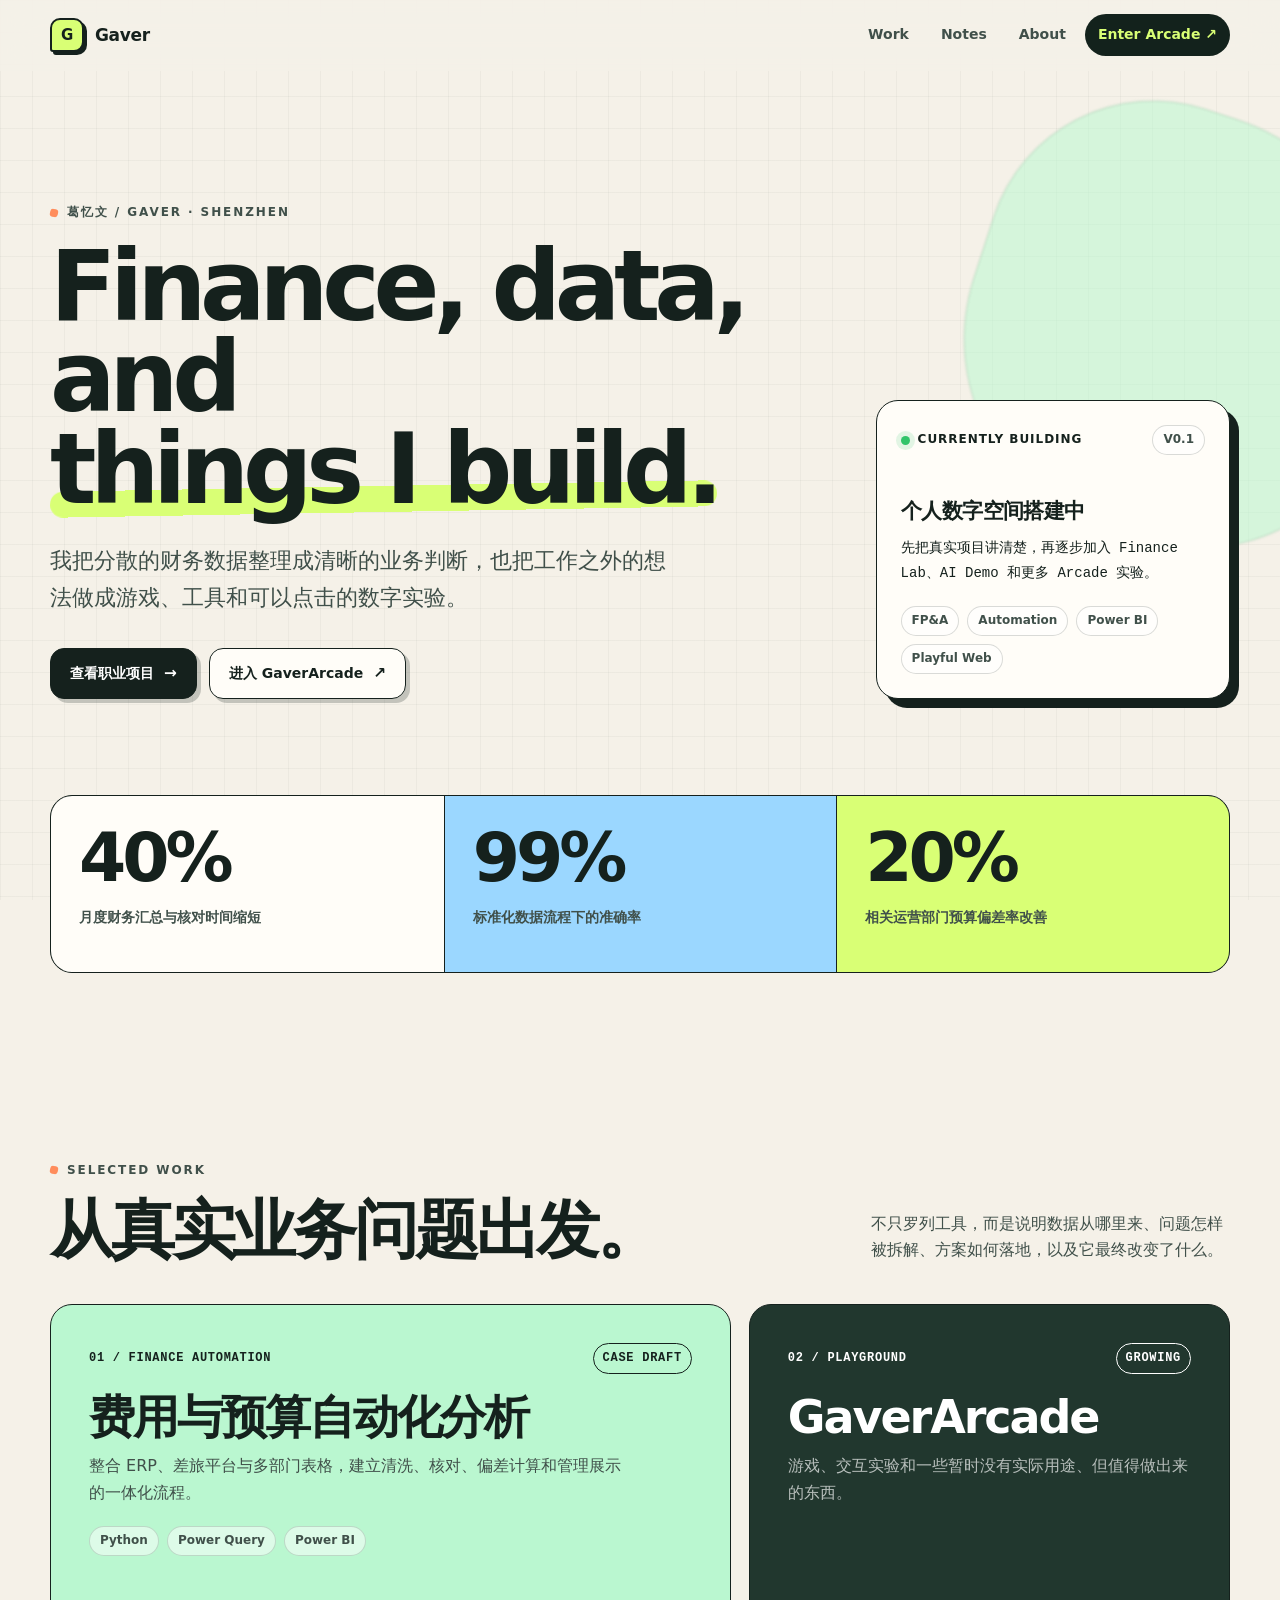
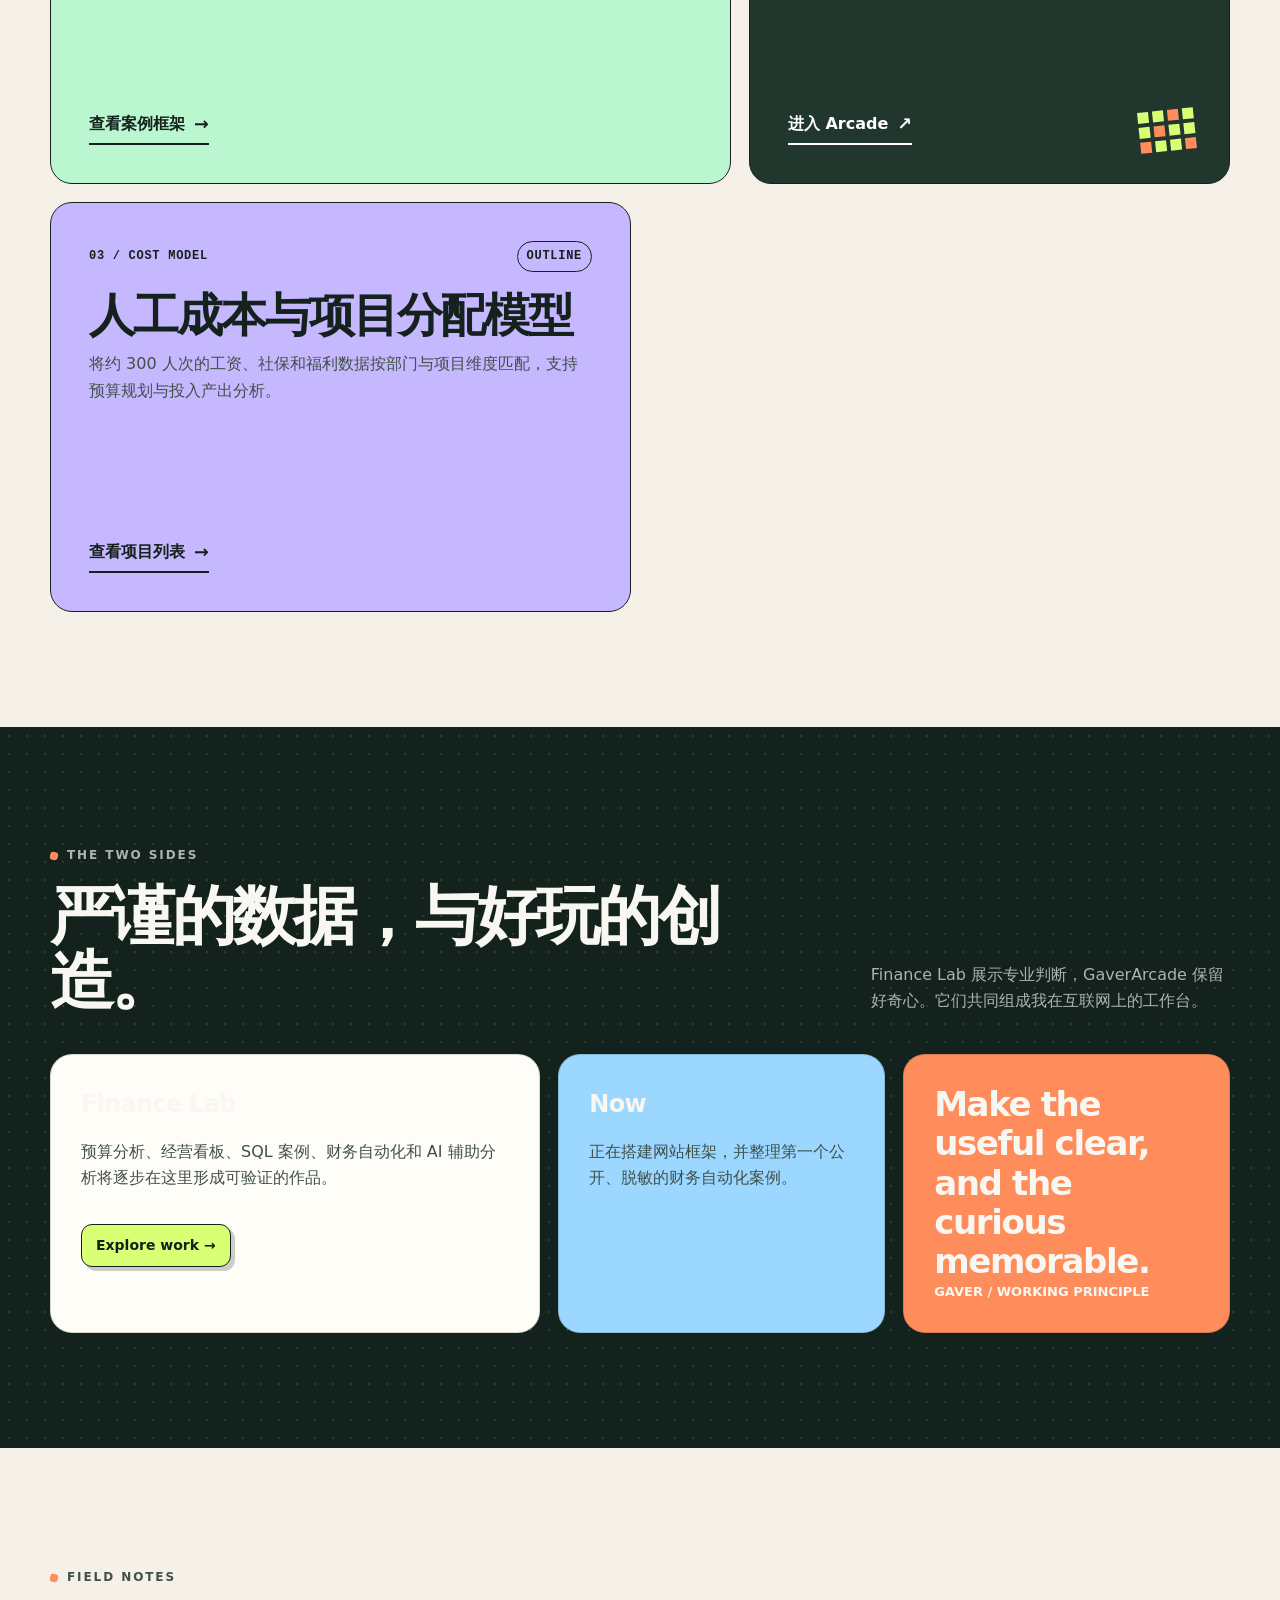
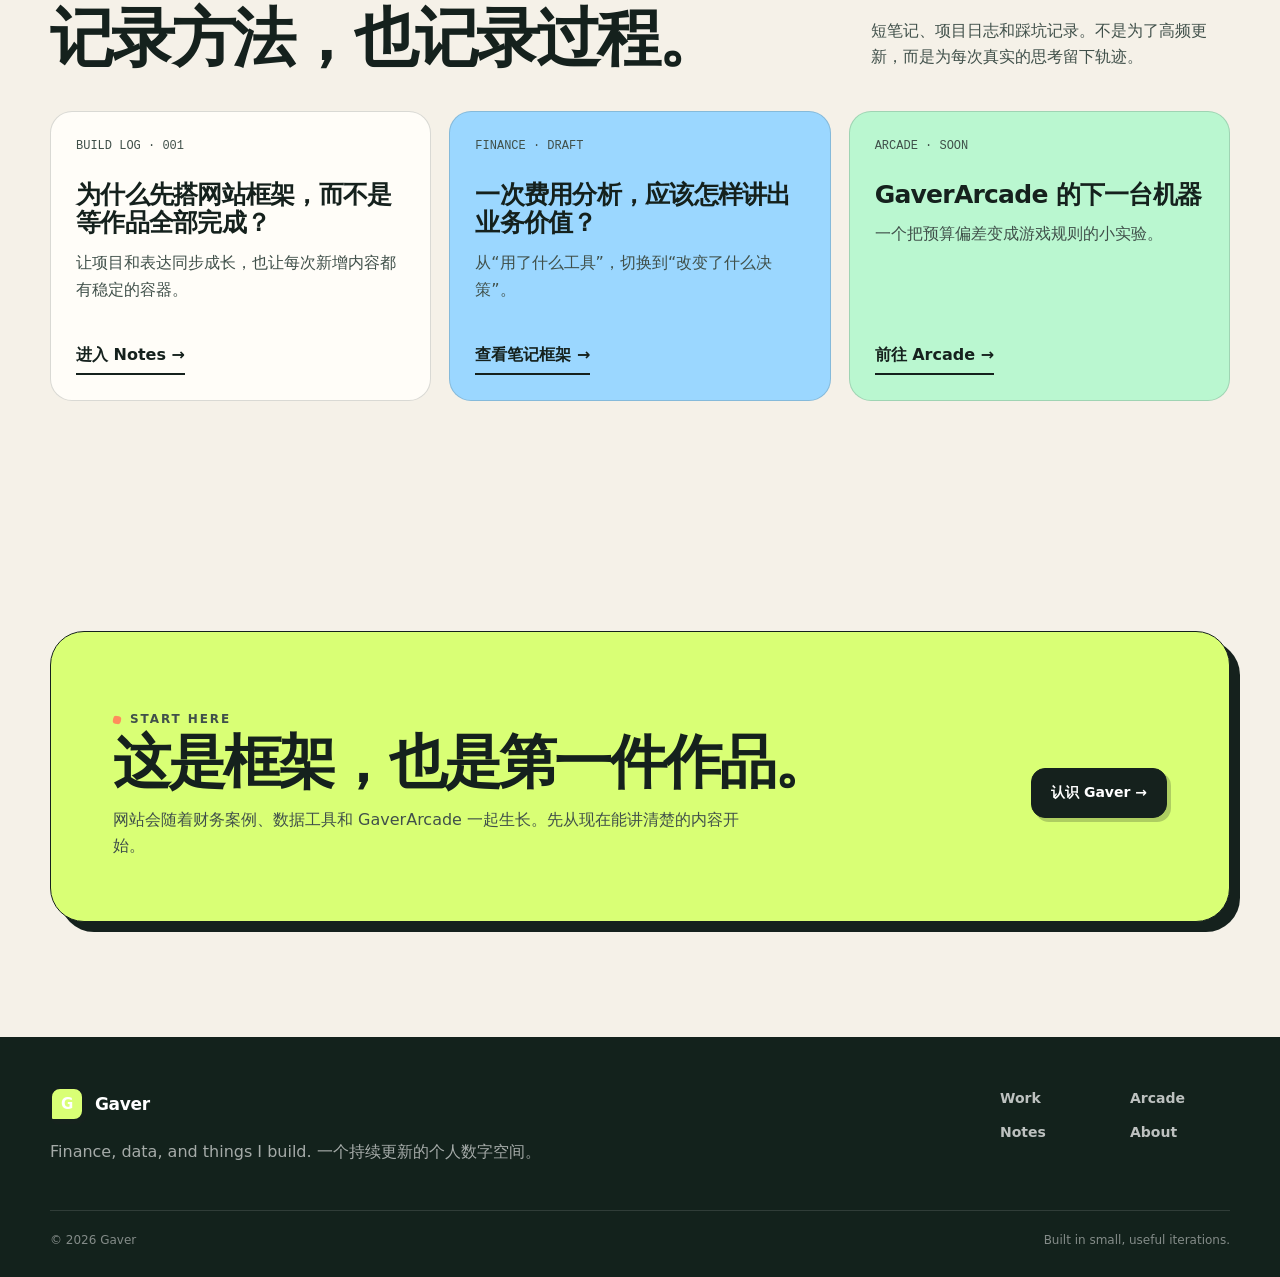
==== index.html @ f8a3fe88 "Build Gaver personal site foundation" ====
<!doctype html>
<html lang="zh-CN">
  <head>
    <meta charset="utf-8">
    <meta name="viewport" content="width=device-width, initial-scale=1">
    <meta name="description" content="Gaver 的个人网站：财务分析、数据自动化、数字实验与 GaverArcade。">
    <meta name="theme-color" content="#f5f1e8">
    <title>Gaver — Finance, Data &amp; Things I Build</title>
    <link rel="stylesheet" href="assets/css/styles.css">
    <script src="assets/js/main.js" defer></script>
  </head>
  <body>
    <a class="skip-link" href="#main">跳到主要内容</a>

    <header class="site-header">
      <div class="shell nav-wrap">
        <a class="brand" href="./" aria-label="Gaver 首页">
          <span class="brand-mark" aria-hidden="true">G</span>
          <span>Gaver</span>
        </a>
        <button class="menu-toggle" type="button" aria-label="打开导航" aria-expanded="false">
          <span></span>
        </button>
        <nav aria-label="主要导航">
          <ul class="nav-links">
            <li><a class="nav-link" href="work/">Work</a></li>
            <li><a class="nav-link" href="notes/">Notes</a></li>
            <li><a class="nav-link" href="about/">About</a></li>
            <li><a class="nav-link arcade-link" href="arcade/">Enter Arcade ↗</a></li>
          </ul>
        </nav>
      </div>
    </header>

    <main id="main">
      <section class="hero">
        <div class="shell hero-grid">
          <div>
            <p class="eyebrow">葛忆文 / Gaver · Shenzhen</p>
            <h1>Finance, data, and <span class="highlight">things I build.</span></h1>
            <p class="hero-intro">
              我把分散的财务数据整理成清晰的业务判断，也把工作之外的想法做成游戏、工具和可以点击的数字实验。
            </p>
            <div class="hero-actions">
              <a class="button" href="work/">查看职业项目 <span class="arrow">→</span></a>
              <a class="button secondary" href="arcade/">进入 GaverArcade <span class="arrow">↗</span></a>
            </div>
          </div>

          <aside class="hero-side reveal" aria-label="当前状态">
            <div class="status-row">
              <span class="status-dot">Currently building</span>
              <span class="tag">V0.1</span>
            </div>
            <p class="hero-note">
              <strong>个人数字空间搭建中</strong>
              先把真实项目讲清楚，再逐步加入 Finance Lab、AI Demo 和更多 Arcade 实验。
            </p>
            <div class="mini-tags" aria-label="关注方向">
              <span class="tag">FP&amp;A</span>
              <span class="tag">Automation</span>
              <span class="tag">Power BI</span>
              <span class="tag">Playful Web</span>
            </div>
          </aside>
        </div>
      </section>

      <section class="impact-strip" aria-labelledby="impact-title">
        <div class="shell">
          <h2 class="sr-only" id="impact-title">关键成果</h2>
          <div class="metric-grid reveal">
            <div class="metric">
              <span class="metric-value">40%</span>
              <span class="metric-label">月度财务汇总与核对时间缩短</span>
            </div>
            <div class="metric">
              <span class="metric-value">99%</span>
              <span class="metric-label">标准化数据流程下的准确率</span>
            </div>
            <div class="metric">
              <span class="metric-value">20%</span>
              <span class="metric-label">相关运营部门预算偏差率改善</span>
            </div>
          </div>
        </div>
      </section>

      <section class="section" aria-labelledby="selected-work-title">
        <div class="shell">
          <div class="section-head">
            <div>
              <p class="section-kicker">Selected work</p>
              <h2 id="selected-work-title">从真实业务问题出发。</h2>
            </div>
            <p class="section-copy">
              不只罗列工具，而是说明数据从哪里来、问题怎样被拆解、方案如何落地，以及它最终改变了什么。
            </p>
          </div>

          <div class="project-grid">
            <article class="project-card featured reveal">
              <div>
                <div class="project-topline">
                  <span class="project-index">01 / Finance Automation</span>
                  <span class="project-status">Case draft</span>
                </div>
                <h3>费用与预算自动化分析</h3>
                <p>
                  整合 ERP、差旅平台与多部门表格，建立清洗、核对、偏差计算和管理展示的一体化流程。
                </p>
                <div class="tag-list">
                  <span class="tag">Python</span>
                  <span class="tag">Power Query</span>
                  <span class="tag">Power BI</span>
                </div>
              </div>
              <a class="project-link" href="projects/finance-automation/">查看案例框架 <span class="arrow">→</span></a>
            </article>

            <article class="project-card arcade-card reveal">
              <div>
                <div class="project-topline">
                  <span class="project-index">02 / Playground</span>
                  <span class="project-status">Growing</span>
                </div>
                <h3>GaverArcade</h3>
                <p>游戏、交互实验和一些暂时没有实际用途、但值得做出来的东西。</p>
              </div>
              <a class="project-link" href="arcade/">进入 Arcade <span class="arrow">↗</span></a>
              <div class="arcade-pixel" aria-hidden="true">
                <span></span><span></span><span></span><span></span>
                <span></span><span></span><span></span><span></span>
                <span></span><span></span><span></span><span></span>
              </div>
            </article>

            <article class="project-card reveal">
              <div>
                <div class="project-topline">
                  <span class="project-index">03 / Cost Model</span>
                  <span class="project-status">Outline</span>
                </div>
                <h3>人工成本与项目分配模型</h3>
                <p>将约 300 人次的工资、社保和福利数据按部门与项目维度匹配，支持预算规划与投入产出分析。</p>
              </div>
              <a class="project-link" href="work/">查看项目列表 <span class="arrow">→</span></a>
            </article>
          </div>
        </div>
      </section>

      <section class="section dark" aria-labelledby="lab-title">
        <div class="shell">
          <div class="section-head">
            <div>
              <p class="section-kicker">The two sides</p>
              <h2 id="lab-title">严谨的数据，与好玩的创造。</h2>
            </div>
            <p class="section-copy">
              Finance Lab 展示专业判断，GaverArcade 保留好奇心。它们共同组成我在互联网上的工作台。
            </p>
          </div>

          <div class="bento-grid">
            <article class="bento-card reveal">
              <h3>Finance Lab</h3>
              <p>预算分析、经营看板、SQL 案例、财务自动化和 AI 辅助分析将逐步在这里形成可验证的作品。</p>
              <div class="card-actions">
                <a class="button small lime" href="work/">Explore work →</a>
              </div>
            </article>
            <article class="bento-card now-card reveal">
              <h3>Now</h3>
              <p>正在搭建网站框架，并整理第一个公开、脱敏的财务自动化案例。</p>
            </article>
            <article class="bento-card quote-card reveal">
              <blockquote>Make the useful clear, and the curious memorable.</blockquote>
              <cite>Gaver / Working principle</cite>
            </article>
          </div>
        </div>
      </section>

      <section class="section" aria-labelledby="notes-title">
        <div class="shell">
          <div class="section-head">
            <div>
              <p class="section-kicker">Field notes</p>
              <h2 id="notes-title">记录方法，也记录过程。</h2>
            </div>
            <p class="section-copy">短笔记、项目日志和踩坑记录。不是为了高频更新，而是为每次真实的思考留下轨迹。</p>
          </div>

          <div class="note-grid">
            <article class="note-card reveal">
              <span class="note-date">BUILD LOG · 001</span>
              <h3>为什么先搭网站框架，而不是等作品全部完成？</h3>
              <p>让项目和表达同步成长，也让每次新增内容都有稳定的容器。</p>
              <a class="project-link" href="notes/">进入 Notes →</a>
            </article>
            <article class="note-card reveal">
              <span class="note-date">FINANCE · DRAFT</span>
              <h3>一次费用分析，应该怎样讲出业务价值？</h3>
              <p>从“用了什么工具”，切换到“改变了什么决策”。</p>
              <a class="project-link" href="notes/">查看笔记框架 →</a>
            </article>
            <article class="note-card reveal">
              <span class="note-date">ARCADE · SOON</span>
              <h3>GaverArcade 的下一台机器</h3>
              <p>一个把预算偏差变成游戏规则的小实验。</p>
              <a class="project-link" href="arcade/">前往 Arcade →</a>
            </article>
          </div>
        </div>
      </section>

      <section class="section">
        <div class="shell">
          <div class="cta-panel reveal">
            <div>
              <p class="section-kicker">Start here</p>
              <h2>这是框架，也是第一件作品。</h2>
              <p>网站会随着财务案例、数据工具和 GaverArcade 一起生长。先从现在能讲清楚的内容开始。</p>
            </div>
            <div class="cta-actions">
              <a class="button" href="about/">认识 Gaver →</a>
            </div>
          </div>
        </div>
      </section>
    </main>

    <footer class="site-footer">
      <div class="shell">
        <div class="footer-grid">
          <div>
            <a class="brand" href="./">
              <span class="brand-mark" aria-hidden="true">G</span>
              <span>Gaver</span>
            </a>
            <p class="footer-statement">Finance, data, and things I build. 一个持续更新的个人数字空间。</p>
          </div>
          <nav class="footer-nav" aria-label="页脚导航">
            <a href="work/">Work</a>
            <a href="arcade/">Arcade</a>
            <a href="notes/">Notes</a>
            <a href="about/">About</a>
          </nav>
        </div>
        <div class="footer-bottom">
          <span>© <span data-current-year></span> Gaver</span>
          <span>Built in small, useful iterations.</span>
        </div>
      </div>
    </footer>
  </body>
</html>
---- assets/css/styles.css ----
:root {
  --ink: #15211d;
  --ink-soft: #40504a;
  --paper: #f5f1e8;
  --paper-strong: #fffdf8;
  --line: rgba(21, 33, 29, 0.16);
  --mint: #baf7d0;
  --lime: #d9ff75;
  --blue: #9bd7ff;
  --orange: #ff8d5c;
  --purple: #c6b8ff;
  --dark: #13221c;
  --dark-soft: #21372e;
  --radius-sm: 12px;
  --radius-md: 22px;
  --radius-lg: 34px;
  --shadow: 0 18px 50px rgba(21, 33, 29, 0.1);
  --max-width: 1180px;
}

* {
  box-sizing: border-box;
}

html {
  scroll-behavior: smooth;
}

body {
  margin: 0;
  background: var(--paper);
  color: var(--ink);
  font-family: Inter, ui-sans-serif, system-ui, -apple-system, BlinkMacSystemFont, "Segoe UI", sans-serif;
  font-size: 16px;
  line-height: 1.65;
  text-rendering: optimizeLegibility;
}

body::before {
  position: fixed;
  inset: 0;
  z-index: -2;
  background-image:
    linear-gradient(rgba(21, 33, 29, 0.035) 1px, transparent 1px),
    linear-gradient(90deg, rgba(21, 33, 29, 0.035) 1px, transparent 1px);
  background-size: 32px 32px;
  content: "";
  pointer-events: none;
}

img,
svg {
  display: block;
  max-width: 100%;
}

a {
  color: inherit;
  text-decoration: none;
}

button,
input,
textarea {
  font: inherit;
}

button,
a {
  -webkit-tap-highlight-color: transparent;
}

:focus-visible {
  outline: 3px solid var(--orange);
  outline-offset: 4px;
}

.skip-link {
  position: fixed;
  top: 12px;
  left: 12px;
  z-index: 100;
  padding: 10px 14px;
  transform: translateY(-160%);
  border-radius: 10px;
  background: var(--dark);
  color: #fff;
}

.skip-link:focus {
  transform: translateY(0);
}

.shell {
  width: min(calc(100% - 40px), var(--max-width));
  margin: 0 auto;
}

.site-header {
  position: sticky;
  top: 0;
  z-index: 50;
  padding: 14px 0;
  background: rgba(245, 241, 232, 0.82);
  border-bottom: 1px solid transparent;
  backdrop-filter: blur(18px);
  transition: border-color 180ms ease, box-shadow 180ms ease;
}

.site-header.is-scrolled {
  border-color: var(--line);
  box-shadow: 0 8px 24px rgba(21, 33, 29, 0.06);
}

.nav-wrap {
  display: flex;
  align-items: center;
  justify-content: space-between;
  gap: 24px;
}

.brand {
  display: inline-flex;
  align-items: center;
  gap: 11px;
  font-size: 17px;
  font-weight: 800;
  letter-spacing: -0.02em;
}

.brand-mark {
  display: grid;
  width: 34px;
  height: 34px;
  place-items: center;
  border: 2px solid var(--ink);
  border-radius: 10px 10px 10px 3px;
  background: var(--lime);
  box-shadow: 3px 3px 0 var(--ink);
  font-size: 15px;
  line-height: 1;
}

.nav-links {
  display: flex;
  align-items: center;
  gap: 6px;
  margin: 0;
  padding: 0;
  list-style: none;
}

.nav-link {
  display: inline-flex;
  align-items: center;
  min-height: 42px;
  padding: 8px 13px;
  border-radius: 999px;
  color: var(--ink-soft);
  font-size: 14px;
  font-weight: 700;
  transition: color 160ms ease, background 160ms ease;
}

.nav-link:hover,
.nav-link[aria-current="page"] {
  background: var(--paper-strong);
  color: var(--ink);
}

.nav-link.arcade-link {
  background: var(--dark);
  color: var(--lime);
}

.nav-link.arcade-link:hover,
.nav-link.arcade-link[aria-current="page"] {
  background: var(--orange);
  color: var(--ink);
}

.menu-toggle {
  display: none;
  width: 44px;
  height: 44px;
  padding: 0;
  border: 1px solid var(--line);
  border-radius: 13px;
  background: var(--paper-strong);
  color: var(--ink);
  cursor: pointer;
}

.menu-toggle span,
.menu-toggle::before,
.menu-toggle::after {
  display: block;
  width: 18px;
  height: 2px;
  margin: 4px auto;
  border-radius: 999px;
  background: currentColor;
  content: "";
}

main {
  min-height: 70vh;
}

.hero {
  position: relative;
  overflow: hidden;
  padding: clamp(72px, 10vw, 132px) 0 70px;
}

.hero::after {
  position: absolute;
  top: 42px;
  right: max(-120px, calc((100vw - var(--max-width)) / 2 - 170px));
  z-index: -1;
  width: 430px;
  height: 430px;
  border: 1px solid rgba(21, 33, 29, 0.12);
  border-radius: 42% 58% 50% 50%;
  background: rgba(186, 247, 208, 0.55);
  filter: blur(1px);
  content: "";
  transform: rotate(18deg);
}

.hero-grid {
  display: grid;
  grid-template-columns: minmax(0, 1.35fr) minmax(300px, 0.65fr);
  align-items: end;
  gap: clamp(36px, 7vw, 90px);
}

.eyebrow,
.section-kicker {
  display: inline-flex;
  align-items: center;
  gap: 9px;
  margin: 0 0 18px;
  color: var(--ink-soft);
  font-size: 12px;
  font-weight: 800;
  letter-spacing: 0.16em;
  text-transform: uppercase;
}

.eyebrow::before,
.section-kicker::before {
  width: 8px;
  height: 8px;
  border-radius: 3px;
  background: var(--orange);
  content: "";
  transform: rotate(12deg);
}

.hero h1,
.page-hero h1,
.project-hero h1 {
  max-width: 890px;
  margin: 0;
  font-size: clamp(48px, 7.6vw, 98px);
  line-height: 0.94;
  letter-spacing: -0.065em;
}

.hero h1 .highlight {
  position: relative;
  display: inline-block;
  color: var(--ink);
  white-space: nowrap;
}

.hero h1 .highlight::after {
  position: absolute;
  right: 0;
  bottom: 0.03em;
  left: 0;
  z-index: -1;
  height: 0.27em;
  border-radius: 999px;
  background: var(--lime);
  content: "";
  transform: rotate(-1deg);
}

.hero-intro {
  max-width: 620px;
  margin: 28px 0 0;
  color: var(--ink-soft);
  font-size: clamp(18px, 2vw, 22px);
}

.hero-actions,
.card-actions,
.cta-actions {
  display: flex;
  flex-wrap: wrap;
  gap: 12px;
  margin-top: 32px;
}

.button {
  display: inline-flex;
  align-items: center;
  justify-content: center;
  gap: 10px;
  min-height: 50px;
  padding: 12px 19px;
  border: 1px solid var(--ink);
  border-radius: 14px;
  background: var(--ink);
  box-shadow: 4px 4px 0 rgba(21, 33, 29, 0.22);
  color: #fff;
  font-size: 14px;
  font-weight: 800;
  cursor: pointer;
  transition: transform 160ms ease, box-shadow 160ms ease, background 160ms ease;
}

.button:hover {
  box-shadow: 2px 2px 0 rgba(21, 33, 29, 0.22);
  transform: translate(2px, 2px);
}

.button.secondary {
  background: var(--paper-strong);
  color: var(--ink);
}

.button.lime {
  background: var(--lime);
  color: var(--ink);
}

.button.small {
  min-height: 42px;
  padding: 9px 14px;
  border-radius: 11px;
}

.arrow {
  font-size: 1.1em;
  transition: transform 160ms ease;
}

a:hover .arrow {
  transform: translateX(4px);
}

.hero-side {
  position: relative;
  padding: 24px;
  border: 1px solid var(--ink);
  border-radius: var(--radius-md);
  background: var(--paper-strong);
  box-shadow: 9px 9px 0 var(--ink);
}

.status-row {
  display: flex;
  align-items: center;
  justify-content: space-between;
  gap: 16px;
  margin-bottom: 38px;
}

.status-dot {
  display: inline-flex;
  align-items: center;
  gap: 8px;
  font-size: 12px;
  font-weight: 800;
  letter-spacing: 0.08em;
  text-transform: uppercase;
}

.status-dot::before {
  width: 9px;
  height: 9px;
  border-radius: 50%;
  background: #32c46a;
  box-shadow: 0 0 0 5px rgba(50, 196, 106, 0.14);
  content: "";
}

.hero-note {
  margin: 0;
  font-family: ui-monospace, SFMono-Regular, Menlo, Monaco, Consolas, monospace;
  font-size: 14px;
  line-height: 1.8;
}

.hero-note strong {
  display: block;
  margin-bottom: 5px;
  font-family: Inter, ui-sans-serif, system-ui, sans-serif;
  font-size: 21px;
  letter-spacing: -0.025em;
}

.mini-tags,
.tag-list {
  display: flex;
  flex-wrap: wrap;
  gap: 8px;
  margin-top: 20px;
}

.tag {
  display: inline-flex;
  align-items: center;
  min-height: 30px;
  padding: 4px 10px;
  border: 1px solid var(--line);
  border-radius: 999px;
  background: rgba(255, 255, 255, 0.5);
  color: var(--ink-soft);
  font-size: 12px;
  font-weight: 700;
}

.impact-strip {
  padding: 26px 0 68px;
}

.metric-grid {
  display: grid;
  grid-template-columns: repeat(3, 1fr);
  overflow: hidden;
  border: 1px solid var(--ink);
  border-radius: var(--radius-md);
  background: var(--ink);
}

.metric {
  min-height: 176px;
  padding: 28px;
  background: var(--paper-strong);
}

.metric + .metric {
  border-left: 1px solid var(--ink);
}

.metric:nth-child(2) {
  background: var(--blue);
}

.metric:nth-child(3) {
  background: var(--lime);
}

.metric-value {
  display: block;
  font-size: clamp(42px, 6vw, 68px);
  font-weight: 850;
  line-height: 1;
  letter-spacing: -0.06em;
}

.metric-label {
  display: block;
  max-width: 230px;
  margin-top: 14px;
  color: var(--ink-soft);
  font-size: 14px;
  font-weight: 700;
}

.section {
  padding: clamp(72px, 9vw, 120px) 0;
}

.section.dark {
  position: relative;
  overflow: hidden;
  background: var(--dark);
  color: #f8f7f2;
}

.section.dark::before {
  position: absolute;
  inset: 0;
  background-image: radial-gradient(rgba(217, 255, 117, 0.12) 1px, transparent 1px);
  background-size: 18px 18px;
  content: "";
  pointer-events: none;
}

.section.dark .shell {
  position: relative;
}

.section.dark .section-kicker,
.section.dark .section-copy,
.section.dark .muted {
  color: rgba(248, 247, 242, 0.68);
}

.section-head {
  display: grid;
  grid-template-columns: minmax(0, 1fr) minmax(260px, 0.46fr);
  align-items: end;
  gap: 40px;
  margin-bottom: 40px;
}

.section-head h2 {
  max-width: 760px;
  margin: 0;
  font-size: clamp(36px, 5vw, 64px);
  line-height: 1.02;
  letter-spacing: -0.05em;
}

.section-copy {
  margin: 0;
  color: var(--ink-soft);
}

.project-grid {
  display: grid;
  grid-template-columns: repeat(12, 1fr);
  gap: 18px;
}

.project-card {
  position: relative;
  display: flex;
  grid-column: span 6;
  min-height: 410px;
  overflow: hidden;
  flex-direction: column;
  justify-content: space-between;
  padding: clamp(24px, 4vw, 38px);
  border: 1px solid var(--ink);
  border-radius: var(--radius-md);
  background: var(--paper-strong);
  box-shadow: 0 0 0 rgba(21, 33, 29, 0);
  transition: transform 180ms ease, box-shadow 180ms ease;
}

.project-card:hover {
  box-shadow: 8px 8px 0 var(--ink);
  transform: translate(-4px, -4px);
}

.project-card.featured {
  grid-column: span 7;
  min-height: 480px;
  background: var(--mint);
}

.project-card.arcade-card {
  grid-column: span 5;
  min-height: 480px;
  background: var(--dark-soft);
  color: #fff;
}

.project-card:nth-child(3) {
  background: var(--purple);
}

.project-topline {
  display: flex;
  align-items: center;
  justify-content: space-between;
  gap: 16px;
}

.project-index,
.project-status {
  font-family: ui-monospace, SFMono-Regular, Menlo, Monaco, Consolas, monospace;
  font-size: 12px;
  font-weight: 700;
  letter-spacing: 0.06em;
  text-transform: uppercase;
}

.project-status {
  padding: 5px 9px;
  border: 1px solid currentColor;
  border-radius: 999px;
}

.project-card h3 {
  max-width: 500px;
  margin: 20px 0 12px;
  font-size: clamp(29px, 4vw, 46px);
  line-height: 1.02;
  letter-spacing: -0.045em;
}

.project-card p {
  max-width: 540px;
  margin: 0;
  color: var(--ink-soft);
}

.project-card.arcade-card p {
  color: rgba(255, 255, 255, 0.68);
}

.project-link {
  display: inline-flex;
  align-items: center;
  align-self: flex-start;
  gap: 9px;
  margin-top: 36px;
  padding-bottom: 4px;
  border-bottom: 2px solid currentColor;
  font-weight: 800;
}

.arcade-pixel {
  position: absolute;
  right: 34px;
  bottom: 32px;
  display: grid;
  grid-template-columns: repeat(4, 11px);
  gap: 4px;
  transform: rotate(-6deg);
}

.arcade-pixel span {
  width: 11px;
  height: 11px;
  background: var(--lime);
}

.arcade-pixel span:nth-child(3n) {
  background: var(--orange);
}

.bento-grid {
  display: grid;
  grid-template-columns: 1.2fr 0.8fr 0.8fr;
  gap: 18px;
}

.bento-card {
  min-height: 260px;
  padding: 30px;
  border: 1px solid var(--line);
  border-radius: var(--radius-md);
  background: var(--paper-strong);
}

.bento-card h3 {
  margin: 0 0 14px;
  font-size: 24px;
  letter-spacing: -0.03em;
}

.bento-card p {
  margin: 0;
  color: var(--ink-soft);
}

.bento-card.now-card {
  background: var(--blue);
}

.bento-card.quote-card {
  display: flex;
  flex-direction: column;
  justify-content: space-between;
  background: var(--orange);
}

.quote-card blockquote {
  margin: 0;
  font-size: clamp(24px, 3vw, 34px);
  font-weight: 750;
  line-height: 1.15;
  letter-spacing: -0.04em;
}

.quote-card cite {
  font-size: 13px;
  font-style: normal;
  font-weight: 800;
  text-transform: uppercase;
}

.page-hero {
  padding: clamp(76px, 10vw, 126px) 0 64px;
}

.page-hero h1 {
  font-size: clamp(54px, 8vw, 92px);
}

.page-hero .lead,
.project-hero .lead {
  max-width: 760px;
  margin: 28px 0 0;
  color: var(--ink-soft);
  font-size: clamp(19px, 2.3vw, 25px);
}

.page-meta {
  display: flex;
  flex-wrap: wrap;
  gap: 10px;
  margin-top: 28px;
}

.filter-bar {
  display: flex;
  flex-wrap: wrap;
  gap: 9px;
  margin-bottom: 30px;
}

.filter-button {
  min-height: 42px;
  padding: 8px 14px;
  border: 1px solid var(--line);
  border-radius: 999px;
  background: var(--paper-strong);
  color: var(--ink-soft);
  font-size: 13px;
  font-weight: 800;
  cursor: pointer;
}

.filter-button:hover,
.filter-button.is-active {
  border-color: var(--ink);
  background: var(--ink);
  color: #fff;
}

.work-list {
  display: grid;
  grid-template-columns: repeat(2, minmax(0, 1fr));
  gap: 18px;
}

.work-card {
  display: flex;
  min-height: 330px;
  flex-direction: column;
  padding: 28px;
  border: 1px solid var(--line);
  border-radius: var(--radius-md);
  background: var(--paper-strong);
  transition: border-color 160ms ease, transform 160ms ease;
}

.work-card:hover {
  border-color: var(--ink);
  transform: translateY(-4px);
}

.work-card[hidden] {
  display: none;
}

.work-card h2 {
  margin: 24px 0 12px;
  font-size: clamp(27px, 3vw, 38px);
  line-height: 1.08;
  letter-spacing: -0.04em;
}

.work-card p {
  margin: 0;
  color: var(--ink-soft);
}

.work-card .project-link {
  margin-top: auto;
  padding-top: 32px;
}

.work-card.coming-soon {
  border-style: dashed;
  background: rgba(255, 253, 248, 0.55);
}

.note-grid {
  display: grid;
  grid-template-columns: repeat(3, minmax(0, 1fr));
  gap: 18px;
}

.note-card {
  display: flex;
  min-height: 290px;
  flex-direction: column;
  padding: 25px;
  border: 1px solid var(--line);
  border-radius: var(--radius-md);
  background: var(--paper-strong);
}

.note-card:nth-child(2) {
  background: var(--blue);
}

.note-card:nth-child(3) {
  background: var(--mint);
}

.note-date {
  font-family: ui-monospace, SFMono-Regular, Menlo, Monaco, Consolas, monospace;
  color: var(--ink-soft);
  font-size: 12px;
}

.note-card h2,
.note-card h3 {
  margin: 24px 0 12px;
  font-size: 25px;
  line-height: 1.15;
  letter-spacing: -0.03em;
}

.note-card p {
  margin: 0;
  color: var(--ink-soft);
}

.note-card .project-link {
  margin-top: auto;
  padding-top: 24px;
}

.timeline {
  display: grid;
  gap: 0;
  margin-top: 20px;
  border-top: 1px solid var(--line);
}

.timeline-item {
  display: grid;
  grid-template-columns: 180px minmax(0, 1fr);
  gap: 34px;
  padding: 28px 0;
  border-bottom: 1px solid var(--line);
}

.timeline-time {
  color: var(--ink-soft);
  font-family: ui-monospace, SFMono-Regular, Menlo, Monaco, Consolas, monospace;
  font-size: 13px;
}

.timeline-item h3 {
  margin: 0;
  font-size: 23px;
  letter-spacing: -0.025em;
}

.timeline-item p {
  max-width: 760px;
  margin: 8px 0 0;
  color: var(--ink-soft);
}

.arcade-hero {
  position: relative;
  overflow: hidden;
  padding: clamp(80px, 11vw, 140px) 0 80px;
  background: var(--dark);
  color: #fff;
}

.arcade-hero::before {
  position: absolute;
  inset: 0;
  background-image:
    linear-gradient(rgba(217, 255, 117, 0.08) 1px, transparent 1px),
    linear-gradient(90deg, rgba(217, 255, 117, 0.08) 1px, transparent 1px);
  background-size: 38px 38px;
  content: "";
  mask-image: linear-gradient(to bottom, black, transparent 90%);
}

.arcade-hero .shell {
  position: relative;
}

.arcade-hero h1 {
  margin: 0;
  color: var(--lime);
  font-family: ui-monospace, SFMono-Regular, Menlo, Monaco, Consolas, monospace;
  font-size: clamp(49px, 10vw, 122px);
  line-height: 0.9;
  letter-spacing: -0.08em;
  text-shadow: 7px 7px 0 rgba(255, 141, 92, 0.75);
}

.arcade-hero .lead {
  max-width: 720px;
  margin: 34px 0 0;
  color: rgba(255, 255, 255, 0.72);
  font-size: 20px;
}

.arcade-window {
  position: relative;
  min-height: 420px;
  overflow: hidden;
  padding: 22px;
  border: 2px solid var(--ink);
  border-radius: var(--radius-md);
  background: #1c2d26;
  box-shadow: 10px 10px 0 var(--ink);
  color: #fff;
}

.window-bar {
  display: flex;
  align-items: center;
  gap: 7px;
  padding-bottom: 17px;
  border-bottom: 1px solid rgba(255, 255, 255, 0.16);
}

.window-bar span {
  width: 10px;
  height: 10px;
  border-radius: 50%;
  background: var(--orange);
}

.window-bar span:nth-child(2) {
  background: var(--lime);
}

.window-bar span:nth-child(3) {
  background: var(--blue);
}

.window-content {
  display: grid;
  min-height: 340px;
  place-items: center;
  padding: 40px;
  text-align: center;
}

.window-content h2 {
  margin: 0 0 12px;
  color: var(--lime);
  font-size: clamp(34px, 5vw, 62px);
  letter-spacing: -0.05em;
}

.window-content p {
  max-width: 560px;
  margin: 0 auto;
  color: rgba(255, 255, 255, 0.68);
}

.project-hero {
  padding: clamp(70px, 9vw, 116px) 0 52px;
}

.project-hero h1 {
  font-size: clamp(48px, 7vw, 84px);
}

.project-facts {
  display: grid;
  grid-template-columns: repeat(4, 1fr);
  margin-top: 50px;
  border: 1px solid var(--line);
  border-radius: var(--radius-md);
  background: var(--paper-strong);
}

.project-fact {
  min-height: 130px;
  padding: 22px;
}

.project-fact + .project-fact {
  border-left: 1px solid var(--line);
}

.project-fact span {
  display: block;
  color: var(--ink-soft);
  font-size: 12px;
  font-weight: 800;
  letter-spacing: 0.1em;
  text-transform: uppercase;
}

.project-fact strong {
  display: block;
  margin-top: 12px;
  font-size: 20px;
  line-height: 1.25;
}

.case-layout {
  display: grid;
  grid-template-columns: 250px minmax(0, 1fr);
  gap: clamp(40px, 8vw, 100px);
}

.case-nav {
  position: sticky;
  top: 92px;
  align-self: start;
}

.case-nav p {
  margin: 0 0 14px;
  color: var(--ink-soft);
  font-size: 12px;
  font-weight: 800;
  letter-spacing: 0.1em;
  text-transform: uppercase;
}

.case-nav a {
  display: block;
  padding: 8px 0;
  color: var(--ink-soft);
  font-size: 14px;
  font-weight: 700;
}

.case-nav a:hover {
  color: var(--ink);
}

.case-content {
  min-width: 0;
}

.case-block {
  padding: 0 0 70px;
}

.case-block + .case-block {
  padding-top: 70px;
  border-top: 1px solid var(--line);
}

.case-block h2 {
  margin: 0 0 22px;
  font-size: clamp(32px, 4vw, 50px);
  line-height: 1.05;
  letter-spacing: -0.045em;
}

.case-block h3 {
  margin: 30px 0 10px;
  font-size: 22px;
}

.case-block p,
.case-block li {
  color: var(--ink-soft);
  font-size: 17px;
}

.case-block ul {
  padding-left: 20px;
}

.flow {
  display: grid;
  grid-template-columns: repeat(4, 1fr);
  gap: 9px;
  margin-top: 30px;
}

.flow-step {
  position: relative;
  min-height: 140px;
  padding: 18px;
  border: 1px solid var(--line);
  border-radius: var(--radius-sm);
  background: var(--paper-strong);
}

.flow-step:not(:last-child)::after {
  position: absolute;
  top: 50%;
  right: -10px;
  z-index: 2;
  display: grid;
  width: 20px;
  height: 20px;
  place-items: center;
  border-radius: 50%;
  background: var(--ink);
  color: #fff;
  content: "→";
  font-size: 11px;
  transform: translateY(-50%);
}

.flow-step span {
  color: var(--ink-soft);
  font-family: ui-monospace, SFMono-Regular, Menlo, Monaco, Consolas, monospace;
  font-size: 11px;
}

.flow-step strong {
  display: block;
  margin-top: 20px;
  line-height: 1.3;
}

.privacy-note {
  margin-top: 28px;
  padding: 20px;
  border-left: 4px solid var(--orange);
  border-radius: 0 var(--radius-sm) var(--radius-sm) 0;
  background: rgba(255, 141, 92, 0.1);
}

.cta-panel {
  display: grid;
  grid-template-columns: minmax(0, 1fr) auto;
  align-items: center;
  gap: 40px;
  padding: clamp(30px, 6vw, 62px);
  border: 1px solid var(--ink);
  border-radius: var(--radius-lg);
  background: var(--lime);
  box-shadow: 10px 10px 0 var(--ink);
}

.cta-panel h2 {
  margin: 0;
  font-size: clamp(34px, 5vw, 58px);
  line-height: 1;
  letter-spacing: -0.05em;
}

.cta-panel p {
  max-width: 650px;
  margin: 16px 0 0;
  color: var(--ink-soft);
}

.site-footer {
  padding: 50px 0 26px;
  background: var(--dark);
  color: #fff;
}

.footer-grid {
  display: grid;
  grid-template-columns: 1fr auto;
  align-items: start;
  gap: 40px;
}

.footer-statement {
  max-width: 600px;
  margin: 18px 0 0;
  color: rgba(255, 255, 255, 0.62);
}

.footer-nav {
  display: grid;
  grid-template-columns: repeat(2, minmax(100px, 1fr));
  gap: 10px 30px;
}

.footer-nav a {
  color: rgba(255, 255, 255, 0.72);
  font-size: 14px;
  font-weight: 700;
}

.footer-nav a:hover {
  color: var(--lime);
}

.footer-bottom {
  display: flex;
  align-items: center;
  justify-content: space-between;
  gap: 24px;
  margin-top: 44px;
  padding-top: 20px;
  border-top: 1px solid rgba(255, 255, 255, 0.12);
  color: rgba(255, 255, 255, 0.48);
  font-size: 12px;
}

.reveal {
  opacity: 0;
  transform: translateY(18px);
  transition: opacity 520ms ease, transform 520ms ease;
}

.reveal.is-visible {
  opacity: 1;
  transform: translateY(0);
}

.muted {
  color: var(--ink-soft);
}

.sr-only {
  position: absolute;
  width: 1px;
  height: 1px;
  overflow: hidden;
  padding: 0;
  border: 0;
  margin: -1px;
  clip: rect(0, 0, 0, 0);
  white-space: nowrap;
}

@media (max-width: 900px) {
  .hero-grid,
  .section-head,
  .case-layout,
  .cta-panel {
    grid-template-columns: 1fr;
  }

  .hero-side {
    max-width: 560px;
  }

  .project-card.featured,
  .project-card.arcade-card,
  .project-card {
    grid-column: span 12;
  }

  .bento-grid {
    grid-template-columns: 1fr 1fr;
  }

  .bento-card:first-child {
    grid-column: span 2;
  }

  .note-grid {
    grid-template-columns: 1fr 1fr;
  }

  .project-facts {
    grid-template-columns: repeat(2, 1fr);
  }

  .project-fact:nth-child(3) {
    border-left: 0;
    border-top: 1px solid var(--line);
  }

  .project-fact:nth-child(4) {
    border-top: 1px solid var(--line);
  }

  .case-nav {
    position: static;
    display: flex;
    overflow-x: auto;
    gap: 18px;
    padding-bottom: 10px;
  }

  .case-nav p {
    display: none;
  }

  .case-nav a {
    flex: 0 0 auto;
  }

  .flow {
    grid-template-columns: repeat(2, 1fr);
  }

  .flow-step:nth-child(2)::after {
    display: none;
  }
}

@media (max-width: 720px) {
  .shell {
    width: min(calc(100% - 28px), var(--max-width));
  }

  .menu-toggle {
    display: block;
  }

  .nav-links {
    position: absolute;
    top: calc(100% + 1px);
    right: 14px;
    left: 14px;
    display: none;
    align-items: stretch;
    flex-direction: column;
    gap: 3px;
    padding: 12px;
    border: 1px solid var(--line);
    border-radius: 18px;
    background: var(--paper-strong);
    box-shadow: var(--shadow);
  }

  .nav-links.is-open {
    display: flex;
  }

  .nav-link {
    justify-content: space-between;
    border-radius: 10px;
  }

  .hero {
    padding-top: 72px;
  }

  .hero h1 .highlight {
    white-space: normal;
  }

  .metric-grid,
  .work-list,
  .note-grid,
  .bento-grid,
  .footer-grid {
    grid-template-columns: 1fr;
  }

  .metric + .metric {
    border-top: 1px solid var(--ink);
    border-left: 0;
  }

  .metric {
    min-height: auto;
  }

  .project-card,
  .project-card.featured,
  .project-card.arcade-card {
    min-height: 390px;
  }

  .bento-card:first-child {
    grid-column: auto;
  }

  .timeline-item {
    grid-template-columns: 1fr;
    gap: 8px;
  }

  .project-facts {
    grid-template-columns: 1fr;
  }

  .project-fact + .project-fact,
  .project-fact:nth-child(3) {
    border-top: 1px solid var(--line);
    border-left: 0;
  }

  .flow {
    grid-template-columns: 1fr;
  }

  .flow-step:not(:last-child)::after {
    top: auto;
    right: 50%;
    bottom: -15px;
    transform: translateX(50%) rotate(90deg);
  }

  .flow-step:nth-child(2)::after {
    display: grid;
  }

  .cta-panel {
    box-shadow: 6px 6px 0 var(--ink);
  }

  .footer-bottom {
    align-items: flex-start;
    flex-direction: column;
  }
}

@media (prefers-reduced-motion: reduce) {
  *,
  *::before,
  *::after {
    scroll-behavior: auto !important;
    transition-duration: 0.01ms !important;
    animation-duration: 0.01ms !important;
    animation-iteration-count: 1 !important;
  }

  .reveal {
    opacity: 1;
    transform: none;
  }
}
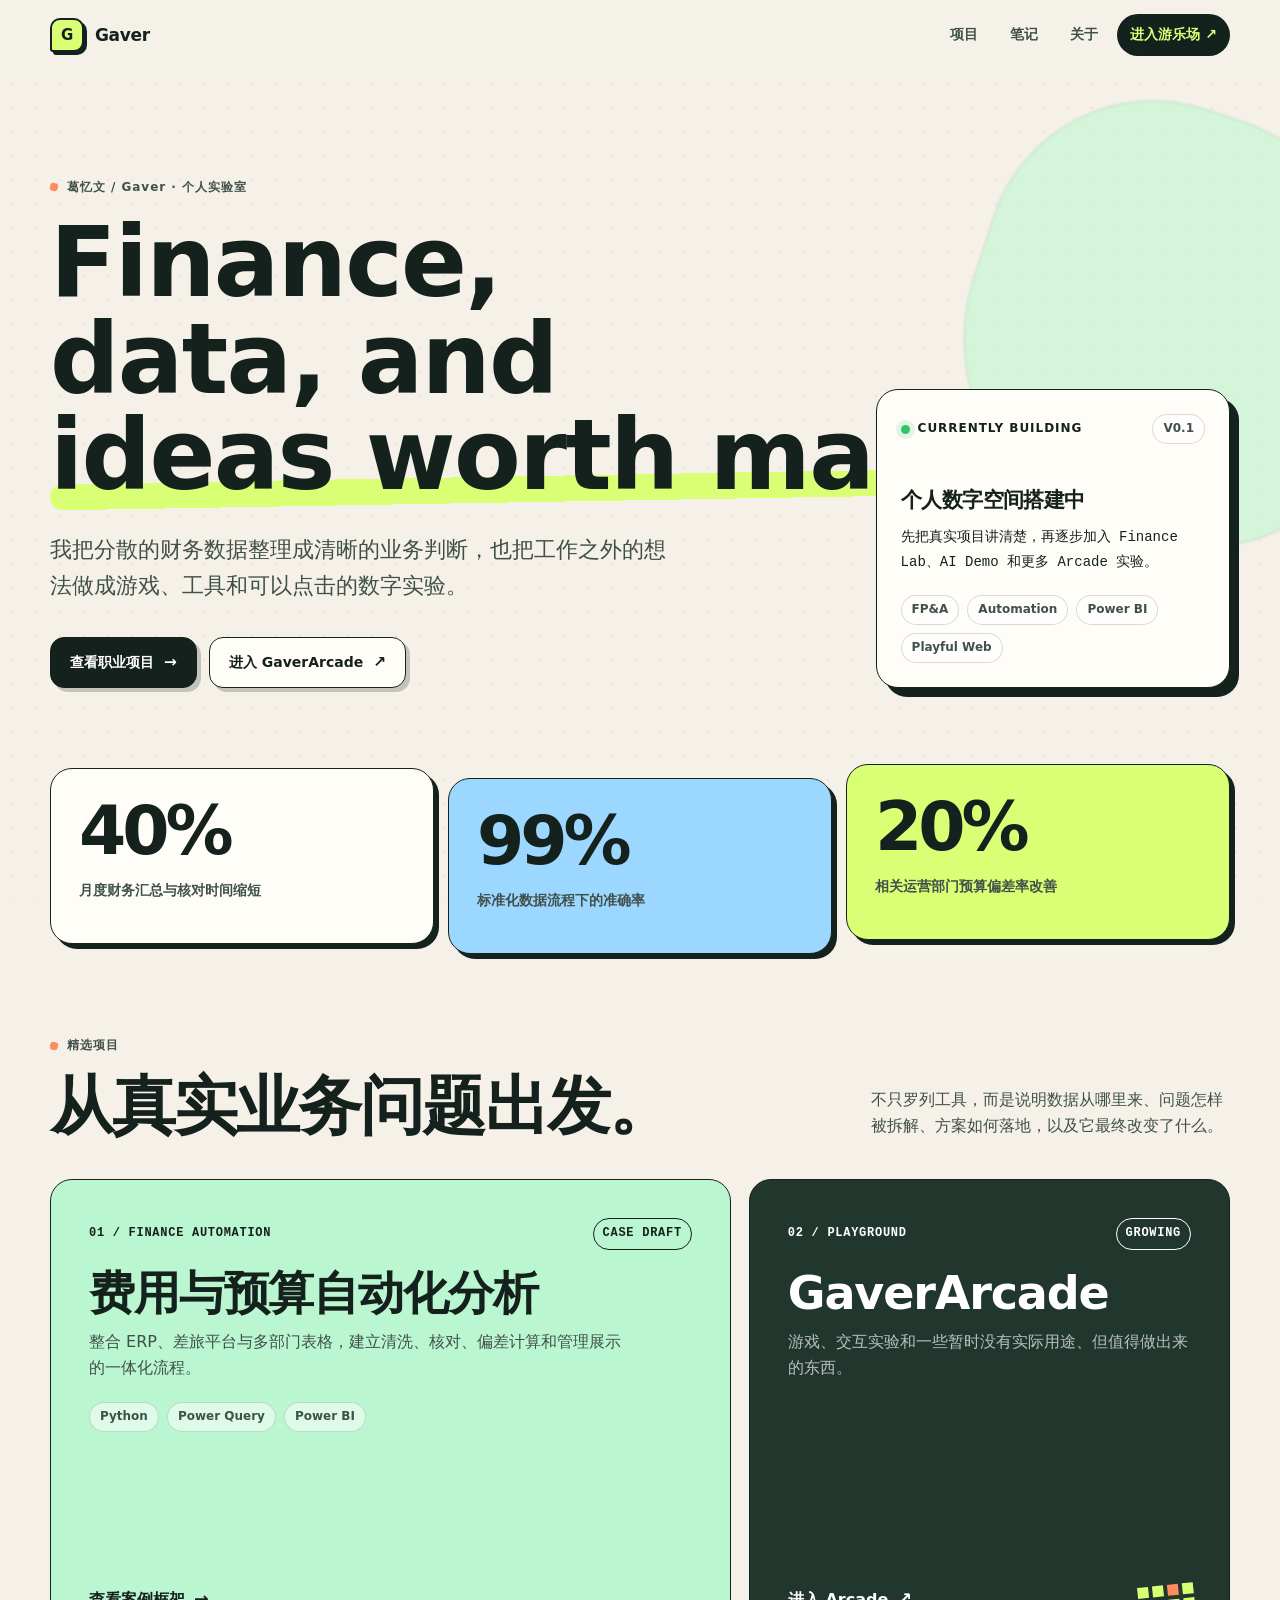
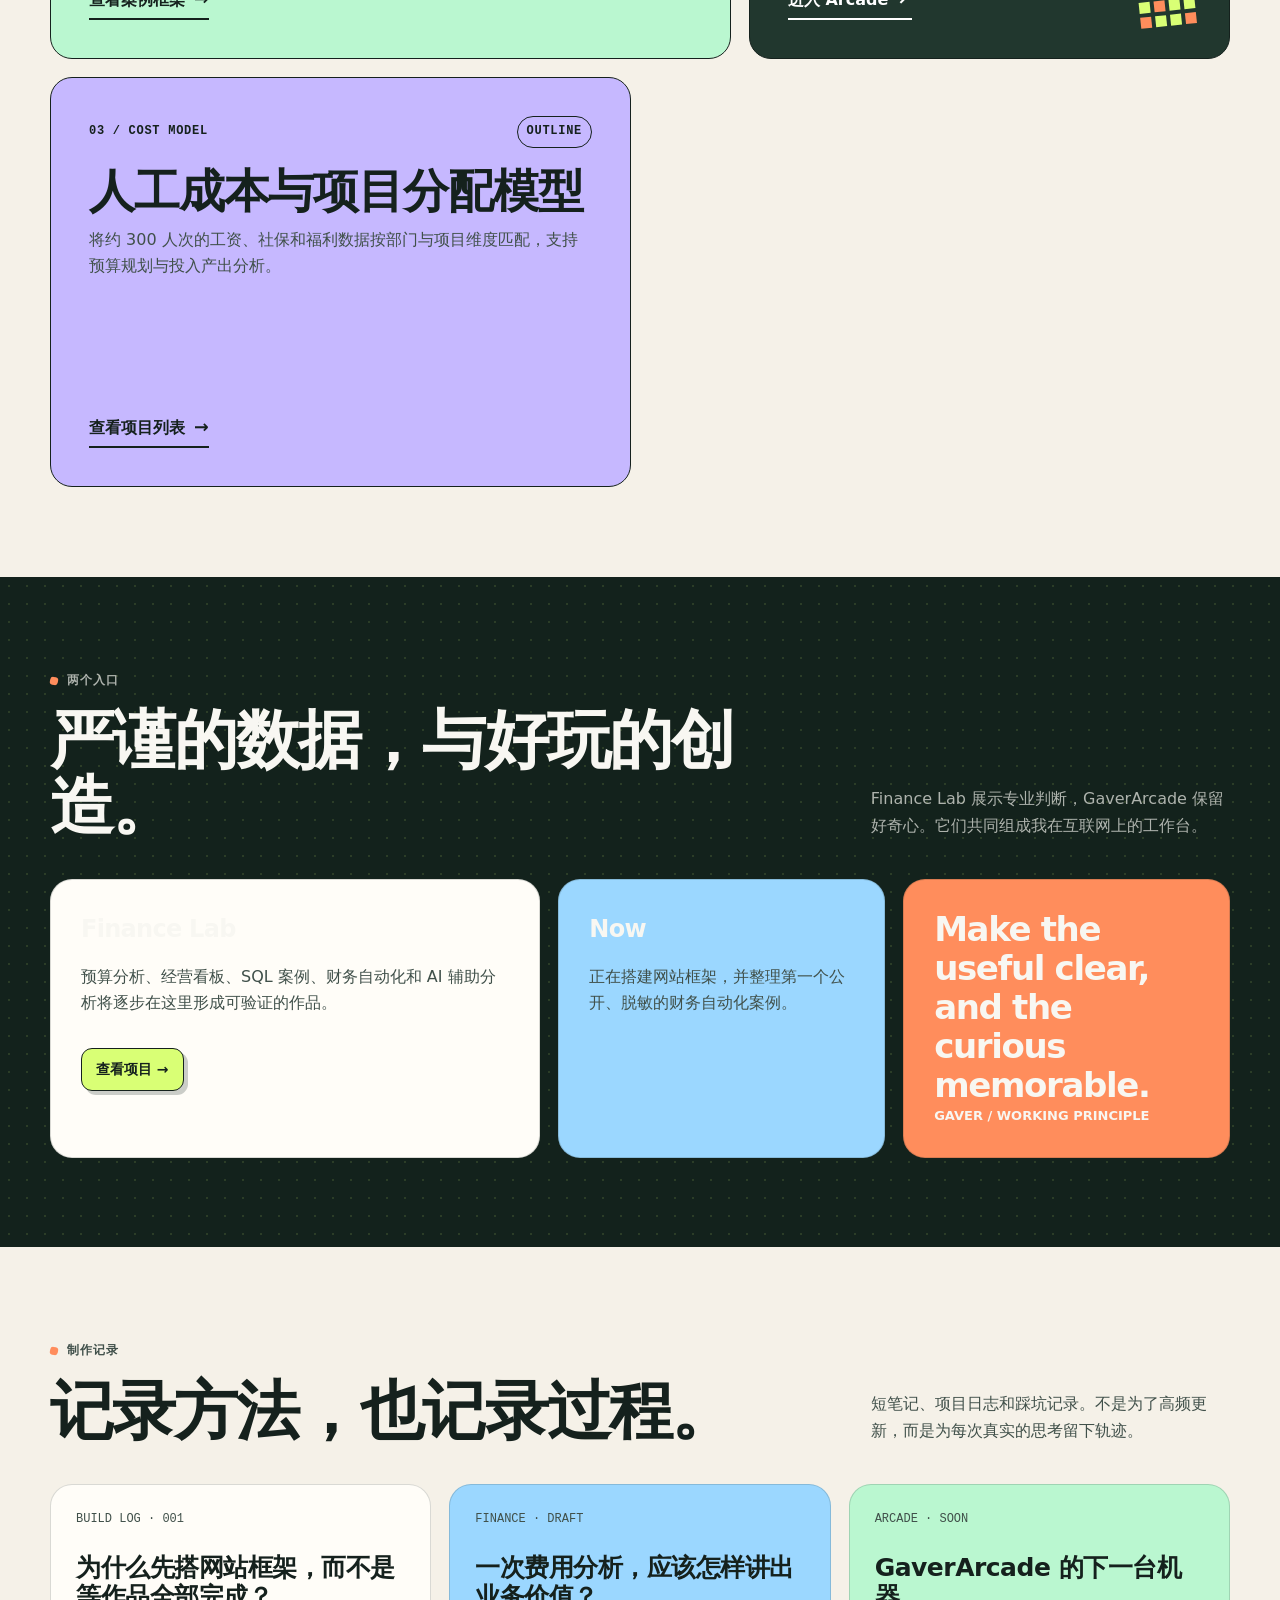
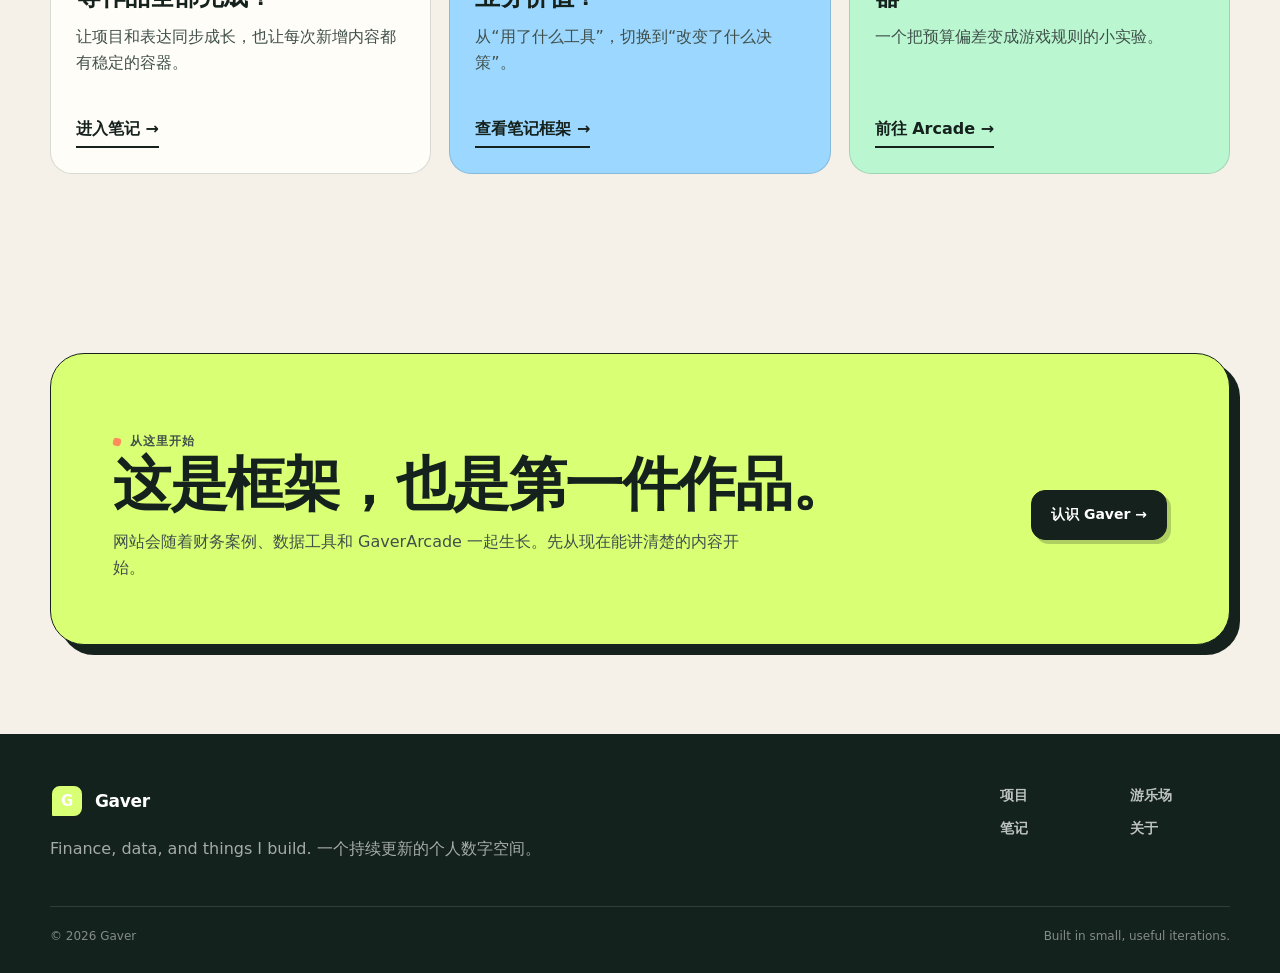
==== commit c1032f64: "Refine Gaver visual identity and navigation" ====
--- a/index.html
+++ b/index.html
@@ -23,10 +23,10 @@
         </button>
         <nav aria-label="主要导航">
           <ul class="nav-links">
-            <li><a class="nav-link" href="work/">Work</a></li>
-            <li><a class="nav-link" href="notes/">Notes</a></li>
-            <li><a class="nav-link" href="about/">About</a></li>
-            <li><a class="nav-link arcade-link" href="arcade/">Enter Arcade ↗</a></li>
+            <li><a class="nav-link" href="work/">项目</a></li>
+            <li><a class="nav-link" href="notes/">笔记</a></li>
+            <li><a class="nav-link" href="about/">关于</a></li>
+            <li><a class="nav-link arcade-link" href="arcade/">进入游乐场 ↗</a></li>
           </ul>
         </nav>
       </div>
@@ -36,8 +36,8 @@
       <section class="hero">
         <div class="shell hero-grid">
           <div>
-            <p class="eyebrow">葛忆文 / Gaver · Shenzhen</p>
-            <h1>Finance, data, and <span class="highlight">things I build.</span></h1>
+            <p class="eyebrow">葛忆文 / Gaver · 个人实验室</p>
+            <h1>Finance, data, and <span class="highlight">ideas worth making.</span></h1>
             <p class="hero-intro">
               我把分散的财务数据整理成清晰的业务判断，也把工作之外的想法做成游戏、工具和可以点击的数字实验。
             </p>
@@ -90,7 +90,7 @@
         <div class="shell">
           <div class="section-head">
             <div>
-              <p class="section-kicker">Selected work</p>
+              <p class="section-kicker">精选项目</p>
               <h2 id="selected-work-title">从真实业务问题出发。</h2>
             </div>
             <p class="section-copy">
@@ -154,7 +154,7 @@
         <div class="shell">
           <div class="section-head">
             <div>
-              <p class="section-kicker">The two sides</p>
+              <p class="section-kicker">两个入口</p>
               <h2 id="lab-title">严谨的数据，与好玩的创造。</h2>
             </div>
             <p class="section-copy">
@@ -167,7 +167,7 @@
               <h3>Finance Lab</h3>
               <p>预算分析、经营看板、SQL 案例、财务自动化和 AI 辅助分析将逐步在这里形成可验证的作品。</p>
               <div class="card-actions">
-                <a class="button small lime" href="work/">Explore work →</a>
+                <a class="button small lime" href="work/">查看项目 →</a>
               </div>
             </article>
             <article class="bento-card now-card reveal">
@@ -186,7 +186,7 @@
         <div class="shell">
           <div class="section-head">
             <div>
-              <p class="section-kicker">Field notes</p>
+              <p class="section-kicker">制作记录</p>
               <h2 id="notes-title">记录方法，也记录过程。</h2>
             </div>
             <p class="section-copy">短笔记、项目日志和踩坑记录。不是为了高频更新，而是为每次真实的思考留下轨迹。</p>
@@ -197,7 +197,7 @@
               <span class="note-date">BUILD LOG · 001</span>
               <h3>为什么先搭网站框架，而不是等作品全部完成？</h3>
               <p>让项目和表达同步成长，也让每次新增内容都有稳定的容器。</p>
-              <a class="project-link" href="notes/">进入 Notes →</a>
+              <a class="project-link" href="notes/">进入笔记 →</a>
             </article>
             <article class="note-card reveal">
               <span class="note-date">FINANCE · DRAFT</span>
@@ -219,7 +219,7 @@
         <div class="shell">
           <div class="cta-panel reveal">
             <div>
-              <p class="section-kicker">Start here</p>
+              <p class="section-kicker">从这里开始</p>
               <h2>这是框架，也是第一件作品。</h2>
               <p>网站会随着财务案例、数据工具和 GaverArcade 一起生长。先从现在能讲清楚的内容开始。</p>
             </div>
@@ -242,10 +242,10 @@
             <p class="footer-statement">Finance, data, and things I build. 一个持续更新的个人数字空间。</p>
           </div>
           <nav class="footer-nav" aria-label="页脚导航">
-            <a href="work/">Work</a>
-            <a href="arcade/">Arcade</a>
-            <a href="notes/">Notes</a>
-            <a href="about/">About</a>
+            <a href="work/">项目</a>
+            <a href="arcade/">游乐场</a>
+            <a href="notes/">笔记</a>
+            <a href="about/">关于</a>
           </nav>
         </div>
         <div class="footer-bottom">
--- a/assets/css/styles.css
+++ b/assets/css/styles.css
@@ -40,10 +40,9 @@
   position: fixed;
   inset: 0;
   z-index: -2;
-  background-image:
-    linear-gradient(rgba(21, 33, 29, 0.035) 1px, transparent 1px),
-    linear-gradient(90deg, rgba(21, 33, 29, 0.035) 1px, transparent 1px);
-  background-size: 32px 32px;
+  background-image: radial-gradient(rgba(21, 33, 29, 0.11) 1px, transparent 1px);
+  background-size: 24px 24px;
+  opacity: 0.48;
   content: "";
   pointer-events: none;
 }
@@ -210,7 +209,7 @@
 .hero {
   position: relative;
   overflow: hidden;
-  padding: clamp(72px, 10vw, 132px) 0 70px;
+  padding: clamp(64px, 8vw, 108px) 0 54px;
 }
 
 .hero::after {
@@ -244,8 +243,8 @@
   color: var(--ink-soft);
   font-size: 12px;
   font-weight: 800;
-  letter-spacing: 0.16em;
-  text-transform: uppercase;
+  letter-spacing: 0.08em;
+  text-transform: none;
 }
 
 .eyebrow::before,
@@ -264,8 +263,8 @@
   max-width: 890px;
   margin: 0;
   font-size: clamp(48px, 7.6vw, 98px);
-  line-height: 0.94;
-  letter-spacing: -0.065em;
+  line-height: 0.99;
+  letter-spacing: -0.018em;
 }
 
 .hero h1 .highlight {
@@ -425,22 +424,22 @@
 }
 
 .impact-strip {
-  padding: 26px 0 68px;
+  padding: 26px 0 24px;
 }
 
 .metric-grid {
   display: grid;
   grid-template-columns: repeat(3, 1fr);
-  overflow: hidden;
-  border: 1px solid var(--ink);
-  border-radius: var(--radius-md);
-  background: var(--ink);
+  gap: 14px;
 }
 
 .metric {
   min-height: 176px;
   padding: 28px;
+  border: 1px solid var(--ink);
+  border-radius: var(--radius-md);
   background: var(--paper-strong);
+  box-shadow: 5px 5px 0 var(--ink);
 }
 
 .metric + .metric {
@@ -449,10 +448,12 @@
 
 .metric:nth-child(2) {
   background: var(--blue);
+  transform: translateY(10px);
 }
 
 .metric:nth-child(3) {
   background: var(--lime);
+  transform: translateY(-4px);
 }
 
 .metric-value {
@@ -473,7 +474,11 @@
 }
 
 .section {
-  padding: clamp(72px, 9vw, 120px) 0;
+  padding: clamp(58px, 7vw, 92px) 0;
+}
+
+.impact-strip + .section {
+  padding-top: clamp(44px, 5vw, 64px);
 }
 
 .section.dark {
@@ -515,7 +520,7 @@
   margin: 0;
   font-size: clamp(36px, 5vw, 64px);
   line-height: 1.02;
-  letter-spacing: -0.05em;
+  letter-spacing: -0.03em;
 }
 
 .section-copy {
@@ -594,7 +599,7 @@
   margin: 20px 0 12px;
   font-size: clamp(29px, 4vw, 46px);
   line-height: 1.02;
-  letter-spacing: -0.045em;
+  letter-spacing: -0.025em;
 }
 
 .project-card p {
@@ -690,7 +695,7 @@
 }
 
 .page-hero {
-  padding: clamp(76px, 10vw, 126px) 0 64px;
+  padding: clamp(64px, 8vw, 104px) 0 48px;
 }
 
 .page-hero h1 {
@@ -768,7 +773,7 @@
   margin: 24px 0 12px;
   font-size: clamp(27px, 3vw, 38px);
   line-height: 1.08;
-  letter-spacing: -0.04em;
+  letter-spacing: -0.025em;
 }
 
 .work-card p {
@@ -821,7 +826,7 @@
   margin: 24px 0 12px;
   font-size: 25px;
   line-height: 1.15;
-  letter-spacing: -0.03em;
+  letter-spacing: -0.02em;
 }
 
 .note-card p {
@@ -895,8 +900,8 @@
   color: var(--lime);
   font-family: ui-monospace, SFMono-Regular, Menlo, Monaco, Consolas, monospace;
   font-size: clamp(49px, 10vw, 122px);
-  line-height: 0.9;
-  letter-spacing: -0.08em;
+  line-height: 0.96;
+  letter-spacing: -0.03em;
   text-shadow: 7px 7px 0 rgba(255, 141, 92, 0.75);
 }
 
@@ -954,7 +959,7 @@
   margin: 0 0 12px;
   color: var(--lime);
   font-size: clamp(34px, 5vw, 62px);
-  letter-spacing: -0.05em;
+  letter-spacing: -0.025em;
 }
 
 .window-content p {
@@ -964,7 +969,7 @@
 }
 
 .project-hero {
-  padding: clamp(70px, 9vw, 116px) 0 52px;
+  padding: clamp(60px, 8vw, 100px) 0 44px;
 }
 
 .project-hero h1 {
@@ -1055,7 +1060,7 @@
   margin: 0 0 22px;
   font-size: clamp(32px, 4vw, 50px);
   line-height: 1.05;
-  letter-spacing: -0.045em;
+  letter-spacing: -0.025em;
 }
 
 .case-block h3 {
@@ -1142,7 +1147,7 @@
   margin: 0;
   font-size: clamp(34px, 5vw, 58px);
   line-height: 1;
-  letter-spacing: -0.05em;
+  letter-spacing: -0.025em;
 }
 
 .cta-panel p {
@@ -1345,11 +1350,16 @@
 
   .metric + .metric {
     border-top: 1px solid var(--ink);
-    border-left: 0;
+    border-left: 1px solid var(--ink);
   }
 
   .metric {
     min-height: auto;
+  }
+
+  .metric:nth-child(2),
+  .metric:nth-child(3) {
+    transform: none;
   }
 
   .project-card,
